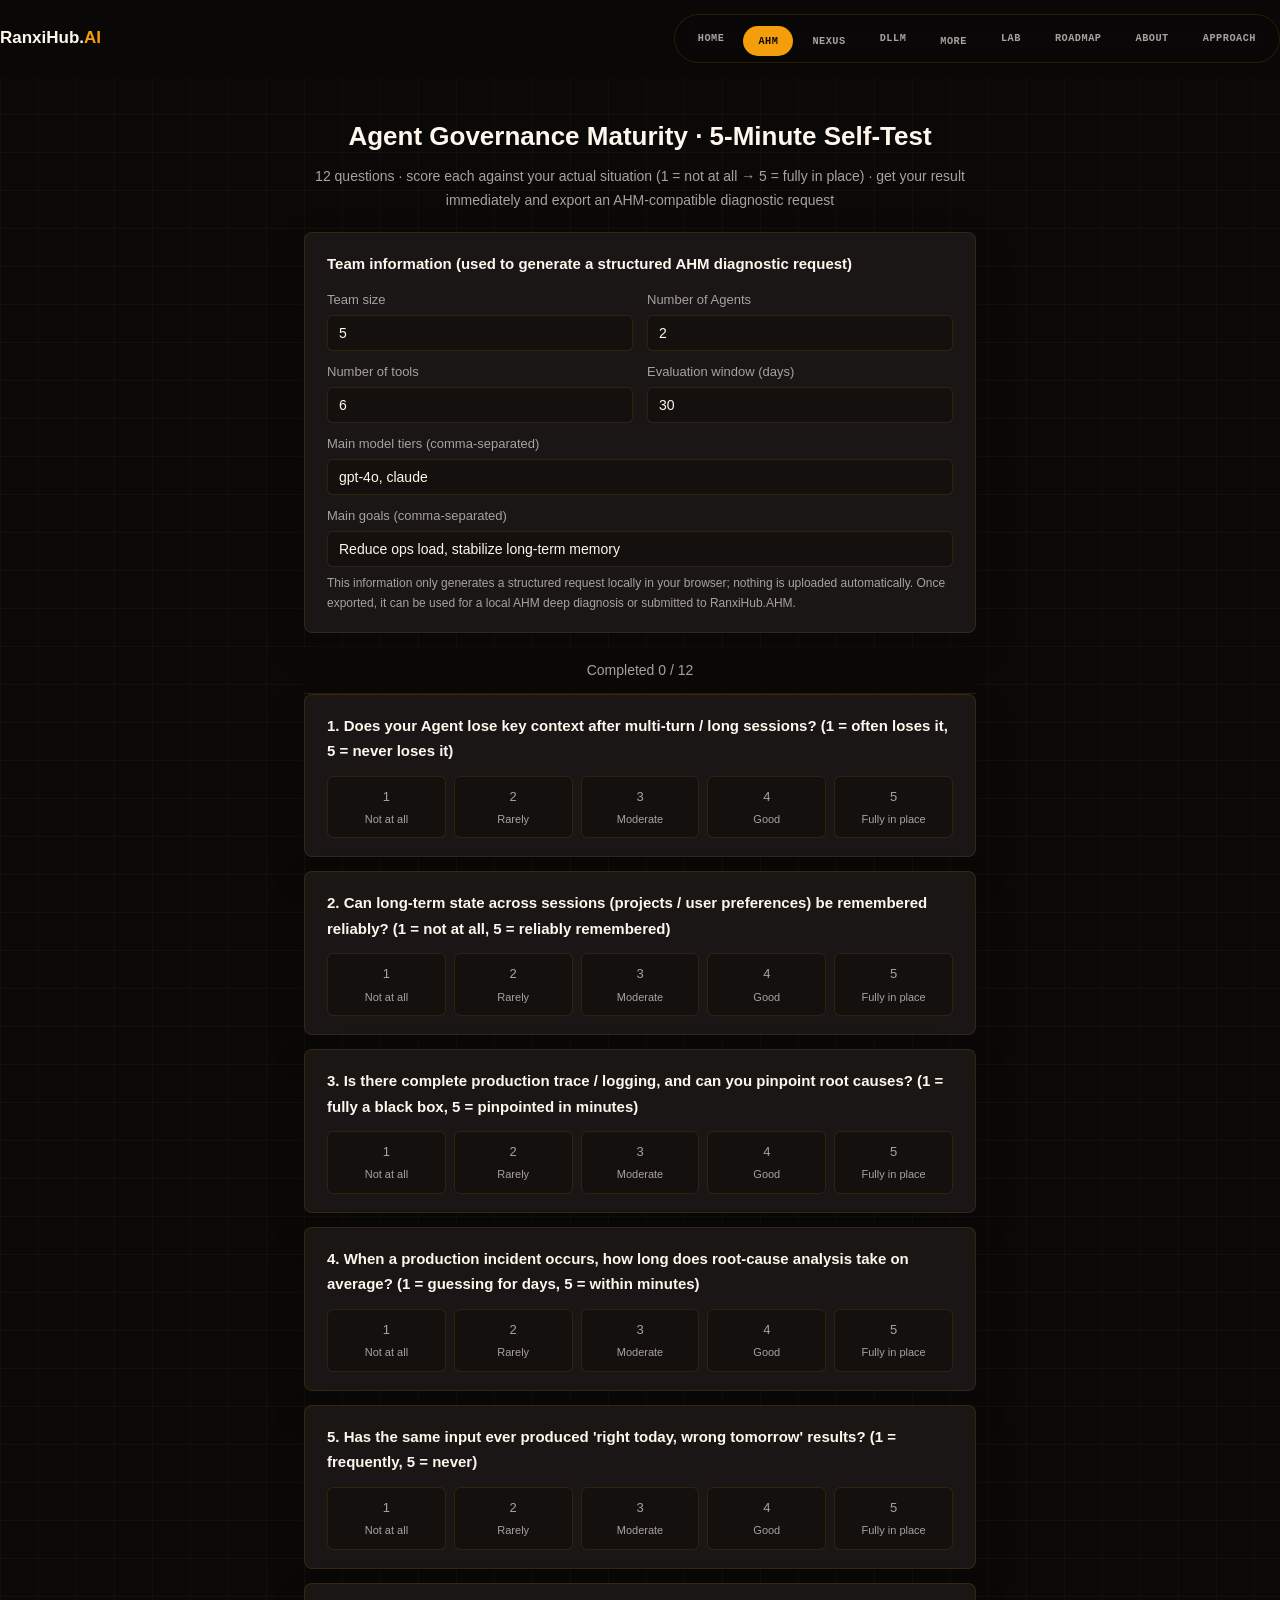
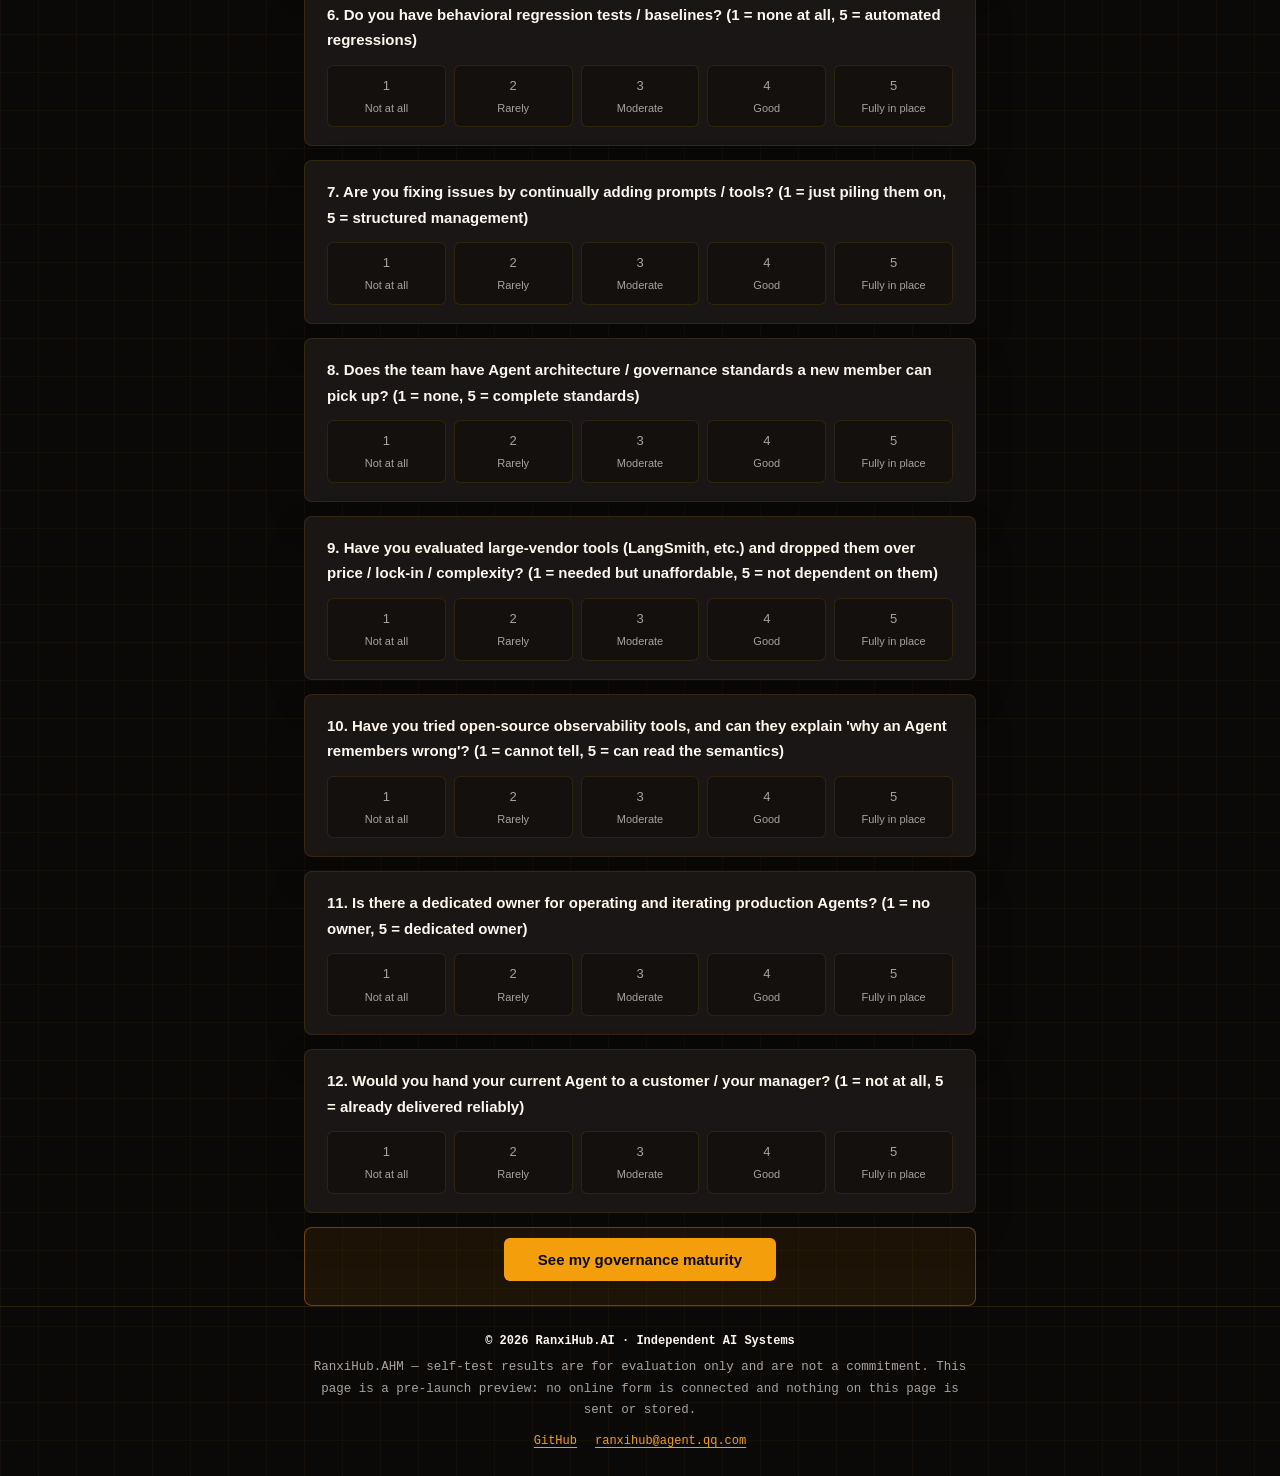
==== ahm/self-test.html @ e5820ffa "Initial English site for GitHub Pages" ====
<!DOCTYPE html>
<html lang="en">
<head>
<meta charset="UTF-8">
<meta name="viewport" content="width=device-width, initial-scale=1.0">
<meta name="description" content="RanxiHub.AHM Free Self-Test — a 12-question self-reported screening that exports an AHM request schema.">
<link rel="icon" type="image/svg+xml" href="../favicon.svg">
<title>RanxiHub.AI · AHM Free Self-Test</title>
<link rel="stylesheet" href="../assets/ranxihub.css">
<link rel="stylesheet" href="../assets/motion.css">
<style>
  *{box-sizing:border-box;margin:0;padding:0;}
  body{font-family:-apple-system,BlinkMacSystemFont,"Segoe UI","PingFang SC","Microsoft YaHei",sans-serif;line-height:1.7;}
  .wrap{max-width:720px;margin:0 auto;padding:0 24px;}
  header{border-bottom:1px solid var(--line);}
  .nav{display:flex;justify-content:space-between;align-items:center;padding:14px 0;}
  
  
  .nav a:hover{color:var(--brand);}
  .head{padding:36px 0 20px;text-align:center;}
  .head h1{font-size:26px;font-weight:800;}
  .head p{color:var(--mut);font-size:14px;margin-top:6px;}
  .q{background:var(--card);border:1px solid var(--line);border-radius:12px;padding:18px 22px;margin-bottom:14px;}
  .q .t{font-weight:600;font-size:15px;margin-bottom:12px;}
  .opts{display:flex;gap:8px;flex-wrap:wrap;}
  .opt{flex:1;min-width:88px;text-align:center;padding:9px 4px;border:1.5px solid var(--line);border-radius:8px;font-size:13px;cursor:pointer;user-select:none;transition:.12s;background:#fff7ed7ed;}
  .opt:hover{border-color:var(--brand);}
  .opt.sel{background:rgba(245,158,11,.14);border-color:var(--brand);font-weight:600;color:var(--brand-d);}
  .lbl{font-size:11px;color:var(--mut);display:block;margin-top:2px;}
  .bar{position:sticky;top:0;background:#fff7ed7ed;border-bottom:1px solid var(--line);padding:10px 0;z-index:5;text-align:center;font-size:14px;color:var(--mut);}
  .btn{display:inline-block;padding:13px 34px;border-radius:8px;font-size:15px;font-weight:600;text-decoration:none;border:none;cursor:pointer;transition:.15s;background:var(--brand);color:#fff;}
  .btn:hover{background:var(--brand-d);}
  .btn:disabled{background:#57534e;cursor:not-allowed;}
  .btn.ghost{background:#fff7ed7ed;color:var(--brand);border:1.5px solid var(--brand);}
  .btn.ghost:hover{background:rgba(245,158,11,.08);}
  .act{text-align:center;padding:10px 0 24px;}
  #result{display:none;margin:20px 0 40px;}
  .res-box{border-radius:12px;padding:26px;border:2px solid;background:#fff7ed7ed;}
  .res-box .lv{font-size:22px;font-weight:800;margin-bottom:6px;}
  .res-box .sc{font-size:15px;color:var(--mut);margin-bottom:16px;}
  .res-box ul{margin:10px 0 16px 20px;font-size:14px;color:var(--mut);}
  .res-cta{background:rgba(245,158,11,.08);border:1px solid rgba(245,158,11,.28);border-radius:10px;padding:16px 18px;margin-top:14px;font-size:14px;}
  .res-cta input{width:100%;padding:10px 12px;border:1px solid var(--line);border-radius:8px;margin:8px 0;font-size:14px;}
  .res-cta .btn{width:100%;text-align:center;padding:12px;}
  .danger{border-color:var(--danger);} .danger .lv{color:var(--danger);}
  .mid{border-color:var(--warn);} .mid .lv{color:var(--warn);}
  .good{border-color:var(--ok);} .good .lv{color:var(--ok);}
  .team{background:var(--card);border:1px solid var(--line);border-radius:12px;padding:18px 22px;margin-bottom:16px;}
  .team h3{font-size:15px;margin-bottom:12px;}
  .team .grid{display:grid;grid-template-columns:1fr 1fr;gap:10px 14px;}
  .team label{font-size:13px;color:var(--mut);display:block;margin-bottom:4px;}
  .team input{width:100%;padding:9px 11px;border:1px solid var(--line);border-radius:8px;font-size:14px;}
  .team .full{grid-column:1 / -1;}
  .export{background:rgba(132,204,22,.08);border:1px solid rgba(132,204,22,.35);border-radius:10px;padding:14px 16px;margin-top:14px;font-size:14px;display:none;}
  .export pre{background:#14100d;color:#ffe8cc;padding:12px;border-radius:8px;overflow:auto;font-size:12px;margin-top:10px;max-height:260px;}
  .hint{font-size:12px;color:var(--mut);margin-top:6px;}
  footer{border-top:1px solid var(--line);padding:24px 0;color:var(--mut);font-size:13px;text-align:center;}
</style>
</head>
<body>
<header>
  <div class="wrap nav">
    <a class="logo" href="../index.html">RanxiHub.<span>AI</span></a>
    <nav aria-label="Main navigation"><a href="../index.html">Home</a><div class="has-menu"><a href="index.html" class="cur">AHM</a><div class="sub-menu"><a href="index.html">AHM Overview</a><a href="self-test.html" class="cur">Free Self-Test</a><a href="connect.html">Integration</a><a href="deep-diagnosis.html">Deep Diagnosis</a><a href="brief-report.html">Brief Report</a><a href="report.html">Detailed Report</a></div></div><div class="has-menu"><a href="../nexus/index.html">NEXUS</a><div class="sub-menu"><a href="../nexus/index.html">Nexus Overview</a></div></div><a href="../dllm/index.html">DLLM</a><div class="has-menu"><a href="../others/index.html">More</a><div class="sub-menu"><a href="../others/index.html#frametale">FrameTale</a><a href="../others/index.html#digitallife">Digital Life</a><a href="../others/index.html#dshplus">DSH-PLUS</a></div></div><a href="../lab/index.html">Lab</a><a href="../index.html#roadmap">Roadmap</a><a href="../about.html">About</a><a href="../index.html#principles">Approach</a></nav>
  </div>
</header>

<div class="wrap">
  <div class="head">
    <h1>Agent Governance Maturity · 5-Minute Self-Test</h1>
    <p>12 questions · score each against your actual situation (1 = not at all → 5 = fully in place) · get your result immediately and export an AHM-compatible diagnostic request</p>
  </div>

  <div class="team">
    <h3>Team information (used to generate a structured AHM diagnostic request)</h3>
    <div class="grid">
      <div><label>Team size</label><input type="number" id="teamSize" min="1" value="5"></div>
      <div><label>Number of Agents</label><input type="number" id="agentCount" min="0" value="2"></div>
      <div><label>Number of tools</label><input type="number" id="toolCount" min="0" value="6"></div>
      <div><label>Evaluation window (days)</label><input type="number" id="evalDays" min="1" value="30"></div>
      <div class="full"><label>Main model tiers (comma-separated)</label><input type="text" id="modelTiers" value="gpt-4o, claude"></div>
      <div class="full"><label>Main goals (comma-separated)</label><input type="text" id="goals" value="Reduce ops load, stabilize long-term memory"></div>
    </div>
    <div class="hint">This information only generates a structured request locally in your browser; nothing is uploaded automatically. Once exported, it can be used for a local AHM deep diagnosis or submitted to RanxiHub.AHM.</div>
  </div>

  <div class="bar" id="bar">Completed 0 / 12</div>

  <div id="quiz"></div>
  <div class="act"><button class="btn" id="submit" disabled>See my governance maturity</button></div>

  <div id="result">
    <p class="hint" style="margin:0 0 14px;background:#fff7ed8e1;border:1px solid rgba(251,191,36,.35);padding:10px 12px;border-radius:8px;">⚠️ This result is a self-reported triage, based only on your 12 answers; <b>it does not constitute a real AHM probe diagnosis</b>. Evidence-grade conclusions require running a local AHM deep diagnosis (limited_probe / deep_local).</p>
    <div class="res-box" id="resBox">
      <div class="lv" id="resLv"></div>
      <div class="sc" id="resSc"></div>
      <div id="resAdvice"></div>
      <div class="res-cta" id="resCta">
        <b id="ctaTitle">Get the full Agent Governance Checklist + book a 15-minute result review</b>
        <p style="margin-top:6px;">No online form is connected, and contact details are not sent automatically. Copy the <code>request_id</code> below and email ranxihub@agent.qq.com to reach RanxiHub.AHM; you will receive the full checklist and can book one free result review.</p>
        <p style="font-size:12px;color:var(--mut);margin-top:8px;">You can also <a href="deep-diagnosis.html" style="color:var(--brand);">book a deep diagnosis (pricing not yet set; to be updated)</a>.</p>
      </div>
      <div class="export" id="exportBox">
        <b>AHM-compatible diagnostic request generated (request schema 1.0.0 · input contract)</b>
        <p class="hint">Downloadable as JSON for a local AHM deep diagnosis, and usable as a self_reported sample for a later evaluation. This is the <b>input</b> contract sent to AHM, distinct from the Report JSON that AHM outputs (report_schema_version); the request contains no logs, prompts, keys, or other sensitive content.</p>
        <button class="btn ghost" onclick="downloadRequest()">Download diagnostic request JSON</button>
        <pre id="exportPre"></pre>
      </div>
    </div>
    <div class="next-steps" style="background:var(--card);border:1px solid var(--line);border-radius:12px;padding:16px 20px;margin-top:16px;font-size:14px;">
      <b>Next steps:</b>
      <a href="connect.html" style="color:var(--brand);font-weight:600;">Choose an Agent integration method (local Connector)</a> ·
      <a href="brief-report.html" style="color:var(--brand);">Brief report template (DEMO)</a> ·
      <a href="report.html" style="color:var(--brand);">Detailed report template (DEMO)</a> ·
      <a href="deep-diagnosis.html" style="color:var(--brand);">Book a deep diagnosis</a>
    </div>
  </div>
</div>

<footer>
  <div class="wrap">
    <div style="font-weight:700;color:var(--ink);">© 2026 RanxiHub.AI · Independent AI Systems</div>
    <div style="font-size:12.5px;color:var(--mut);margin-top:6px;">RanxiHub.AHM — self-test results are for evaluation only and are not a commitment. This page is a pre-launch preview: no online form is connected and nothing on this page is sent or stored.</div>
    <div class="footer-legal" style="margin-top:10px;">
      <a href="https://github.com/kialajin-l" target="_blank" rel="noopener">GitHub</a>
      <a href="mailto:ranxihub@agent.qq.com">ranxihub@agent.qq.com</a>
    </div>
  </div>
</footer>

<script>
var QUESTIONS = [
  "Does your Agent lose key context after multi-turn / long sessions? (1 = often loses it, 5 = never loses it)",
  "Can long-term state across sessions (projects / user preferences) be remembered reliably? (1 = not at all, 5 = reliably remembered)",
  "Is there complete production trace / logging, and can you pinpoint root causes? (1 = fully a black box, 5 = pinpointed in minutes)",
  "When a production incident occurs, how long does root-cause analysis take on average? (1 = guessing for days, 5 = within minutes)",
  "Has the same input ever produced 'right today, wrong tomorrow' results? (1 = frequently, 5 = never)",
  "Do you have behavioral regression tests / baselines? (1 = none at all, 5 = automated regressions)",
  "Are you fixing issues by continually adding prompts / tools? (1 = just piling them on, 5 = structured management)",
  "Does the team have Agent architecture / governance standards a new member can pick up? (1 = none, 5 = complete standards)",
  "Have you evaluated large-vendor tools (LangSmith, etc.) and dropped them over price / lock-in / complexity? (1 = needed but unaffordable, 5 = not dependent on them)",
  "Have you tried open-source observability tools, and can they explain 'why an Agent remembers wrong'? (1 = cannot tell, 5 = can read the semantics)",
  "Is there a dedicated owner for operating and iterating production Agents? (1 = no owner, 5 = dedicated owner)",
  "Would you hand your current Agent to a customer / your manager? (1 = not at all, 5 = already delivered reliably)"
];
// 12 questions → counts across four AHM failure categories (an answer ≤2 counts as one failure)
var RUBRIC = {
  verification:   [0,2,3,4,5],   // Q1,Q3,Q4,Q5,Q6 observability / verification
  recovery:       [1,7,10,11],   // Q2,Q8,Q11,Q12 recovery / governance / delivery
  tool_selection: [6,8,9],       // Q7,Q9,Q10 tool / selection maturity
  safety:         []             // Not covered by the quick scan; assessed in deep diagnosis
};
var answers = new Array(QUESTIONS.length).fill(0);
var lastRequest = null;

function build(){
  var q = document.getElementById("quiz");
  var html = "";
  for (var i = 0; i < QUESTIONS.length; i++) {
    html += '<div class="q"><div class="t">' + (i + 1) + '. ' + QUESTIONS[i] + '</div><div class="opts">';
    for (var s = 1; s <= 5; s++) {
      html += '<div class="opt" data-i="' + i + '" data-s="' + s + '" onclick="pick(this)">' + s + '<span class="lbl">' + scaleLabel(s) + '</span></div>';
    }
    html += '</div></div>';
  }
  q.innerHTML = html;
}
function scaleLabel(s){
  if (s === 1) return "Not at all";
  if (s === 2) return "Rarely";
  if (s === 3) return "Moderate";
  if (s === 4) return "Good";
  return "Fully in place";
}
function pick(el){
  var i = parseInt(el.getAttribute("data-i"));
  var s = parseInt(el.getAttribute("data-s"));
  answers[i] = s;
  var opts = document.querySelectorAll('.opt[data-i="' + i + '"]');
  for (var k = 0; k < opts.length; k++) opts[k].classList.remove("sel");
  el.classList.add("sel");
  var done = answers.filter(function(v){ return v > 0; }).length;
  document.getElementById("bar").textContent = "Completed " + done + " / 12";
  document.getElementById("submit").disabled = (done < 12);
}
function computeFailures(){
  var f = {verification:0, tool_selection:0, recovery:0, safety:0};
  for (var key in RUBRIC){
    RUBRIC[key].forEach(function(qi){
      if (answers[qi] > 0 && answers[qi] <= 2) f[key]++;
    });
  }
  return f;
}
function buildRequest(){
  var now = new Date().toISOString().replace(/\.\d{3}Z$/, "Z");
  var reqId = "st_" + Date.now().toString(36);
  var tiers = document.getElementById("modelTiers").value.split(",").map(function(s){return s.trim();}).filter(Boolean);
  var goals = document.getElementById("goals").value.split(",").map(function(s){return s.trim();}).filter(Boolean);
  var teamSize = parseInt(document.getElementById("teamSize").value) || 1;
  var agentCount = parseInt(document.getElementById("agentCount").value) || 0;
  var toolCount = parseInt(document.getElementById("toolCount").value) || 0;
  var evalDays = parseInt(document.getElementById("evalDays").value) || 30;
  if (agentCount > teamSize) agentCount = teamSize;
  return {
    schema_version: "1.0.0",
    request_id: reqId,
    submitted_at: now,
    team: {
      team_size: teamSize,
      agent_count: agentCount,
      model_tiers: tiers.length ? tiers : ["unspecified"],
      tool_count: toolCount
    },
    observations: {
      failure_counts: computeFailures(),
      evaluation_window_days: evalDays
    },
    goals: goals.length ? goals : ["unspecified"]
  };
}
function submit(){
  if (answers.indexOf(0) >= 0) return;
  var total = 0;
  for (var i = 0; i < answers.length; i++) total += answers[i];
  showResult(total);
}
function showResult(total){
  var box = document.getElementById("resBox");
  var lv = document.getElementById("resLv");
  var sc = document.getElementById("resSc");
  var adv = document.getElementById("resAdvice");
  var cta = document.getElementById("resCta");
  box.className = "res-box";
  if (total <= 24) {
    box.classList.add("danger");
    lv.textContent = "Needs attention (" + total + " pts) — self-reported results indicate clear governance gaps";
    sc.textContent = "Production failures can happen at any time, and when they do, root causes are hard to pinpoint or explain.";
    adv.innerHTML = "<ul><li>Recommendation: run a full diagnosis first to stop the bleeding (observability + context recovery);</li><li>Don't rush to add more prompts—technical debt only snowballs.</li></ul>";
    cta.style.display = "";
    document.getElementById("ctaTitle").textContent = "Get the full Agent Governance Checklist + book a 15-minute result review";
  } else if (total <= 42) {
    box.classList.add("mid");
    lv.textContent = "Needs improvement (" + total + " pts) — self-reported results show it runs but relies on individual experience";
    sc.textContent = "The chance of failures is rising, and capabilities are not being captured as team assets.";
    adv.innerHTML = "<ul><li>Recommendation: set up the four memory-governance questions (when to record / what to record / how to retrieve / how to expire);</li><li>Add a behavioral baseline to turn 'drift' into a measurable number.</li></ul>";
    cta.style.display = "";
    document.getElementById("ctaTitle").textContent = "Get the full Agent Governance Checklist + book a 15-minute result review";
  } else {
    box.classList.add("good");
    lv.textContent = "Solid foundation (self-reported) (" + total + " pts) — self-reported results show a fairly complete governance base";
    sc.textContent = "Your Agents have a basic engineering foundation; you can consider moving toward automation and scale.";
    adv.innerHTML = "<ul><li>Recommendation: turn the governance method into team standards that a new member can take over;</li><li>Consider an architecture review / guided controlled integration to move toward production grade.</li></ul>";
    document.getElementById("ctaTitle").textContent = "Save the From Toy to Production-Ready methodology checklist";
    document.getElementById("resCta").innerHTML = '<b>Save the From Toy to Production-Ready methodology checklist</b><p style="margin-top:6px;">Follow upcoming posts — one deep dive each week.</p><a class="btn" href="index.html">Back to diagnostics</a>';
  }
  // Generate and display an AHM-compatible request
  lastRequest = buildRequest();
  document.getElementById("exportPre").textContent = JSON.stringify(lastRequest, null, 2);
  document.getElementById("exportBox").style.display = "block";
  document.getElementById("result").style.display = "block";
  document.getElementById("result").scrollIntoView({behavior:"smooth"});
}
function downloadRequest(){
  if (!lastRequest) return;
  var blob = new Blob([JSON.stringify(lastRequest, null, 2)], {type:"application/json"});
  var a = document.createElement("a");
  a.href = URL.createObjectURL(blob);
  a.download = lastRequest.request_id + ".json";
  a.click();
  URL.revokeObjectURL(a.href);
}
document.getElementById("submit").addEventListener("click", submit);
build();
</script>
<script src="../assets/motion.js" defer></script>
</body>
</html>
---- assets/ranxihub.css ----
/* ============================================================
   RanxiHub.AI · ranxihub.css
   Warm-nebula dark palette (Style B) for content/tool pages
   (ahm/* and nexus). Recolors the portal design system to amber.
   ============================================================ */

:root {
  --ink: #fff7ed;
  --mut: #a8a29e;
  --brand: #f59e0b;
  --brand-d: #d97706;
  --line: rgba(245, 158, 11, .13);
  --line-strong: rgba(245, 158, 11, .30);
  --bg: #0a0908;
  --card: #1c1917;
  --ok: #84cc16;
  --warn: #f97316;
  --danger: #f87171;
  --info: #c084fc;
  --soft: #1c1917;
  --sev-high: #f87171;
  --sev-med: #f97316;
  --sev-low: #84cc16;
  --ev-sr: #c084fc;
  --ev-lp: #f59e0b;
  --ev-dl: #84cc16;
  --ev-nt: #a8a29e;
  --ev-bg: rgba(28, 25, 23, .6);
  color-scheme: dark;
  font-family: "Inter", "Segoe UI", "Microsoft YaHei UI", "Microsoft YaHei", "PingFang SC", sans-serif;
}

html { background: var(--bg); }

body:not(.portal-page) {
  --ink: #fff7ed;
  --mut: #a8a29e;
  --brand: #f59e0b;
  --brand-d: #d97706;
  --line: rgba(245, 158, 11, .13);
  --line-strong: rgba(245, 158, 11, .30);
  --bg: #0a0908;
  --card: #1c1917;
  --ok: #84cc16;
  --warn: #f97316;
  --danger: #f87171;
  --info: #c084fc;
  --soft: #1c1917;
  --sev-high: #f87171;
  --sev-med: #f97316;
  --sev-low: #84cc16;
  --ev-sr: #c084fc;
  --ev-lp: #f59e0b;
  --ev-dl: #84cc16;
  --ev-nt: #a8a29e;
  --ev-bg: rgba(28, 25, 23, .6);
  --ranxihub-header-offset: 68px;
  min-width: 0;
  background-color: var(--bg) !important;
  background-image:
    linear-gradient(rgba(245, 158, 11, 0.035) 1px, transparent 1px),
    linear-gradient(90deg, rgba(245, 158, 11, 0.035) 1px, transparent 1px);
  background-size: 38px 38px;
  color: var(--ink) !important;
}

body:not(.portal-page)::before {
  content: "";
  position: fixed;
  inset: 0;
  z-index: -1;
  pointer-events: none;
  background: linear-gradient(180deg, rgba(10, 9, 8, 0.2), rgba(10, 9, 8, 0.9));
}

body:not(.portal-page) a { text-underline-offset: 3px; }

body:not(.portal-page) a:focus-visible,
.portal-page a:focus-visible { outline: 2px solid var(--brand); outline-offset: 4px; }

body:not(.portal-page) header {
  position: sticky;
  top: 0;
  z-index: 30;
  border-bottom-color: rgba(245, 158, 11, .16) !important;
  background: rgba(10, 9, 8, .9) !important;
  backdrop-filter: blur(18px);
}

body:not(.portal-page) .nav {
  min-height: 68px;
  gap: 8px;
  flex-wrap: wrap;
}

body:not(.portal-page) .logo {
  display: inline-flex;
  align-items: center;
  min-height: 44px;
  color: var(--ink) !important;
  font-size: 16px;
  font-weight: 750;
  letter-spacing: 0;
  text-decoration: none;
  white-space: nowrap;
}

body:not(.portal-page) .logo span { color: var(--brand); }

body:not(.portal-page) .nav > nav,
body:not(.portal-page) .nav > div:last-child {
  display: flex;
  align-items: center;
  justify-content: flex-end;
  gap: 8px;
  flex-wrap: wrap;
}

/* warm pill nav */
body:not(.portal-page) .nav a {
  position: relative;
  margin-left: 0 !important;
  padding: 9px 17px !important;
  border: 1px solid rgba(245, 158, 11, .13) !important;
  border-radius: 999px !important;
  background: rgba(10, 9, 8, .45) !important;
  color: var(--mut) !important;
  font-family: "Cascadia Mono", Consolas, monospace;
  font-size: 12px !important;
  font-weight: 600;
  letter-spacing: .04em;
  text-transform: uppercase;
  text-decoration: none;
  white-space: nowrap;
  transition: .2s;
}
body:not(.portal-page) .nav a::after { display: none; }
body:not(.portal-page) .nav a:hover,
body:not(.portal-page) .nav a.cur {
  color: var(--ink) !important;
  border-color: rgba(245, 158, 11, .45) !important;
  background: rgba(245, 158, 11, .1) !important;
}

body:not(.portal-page) .hero .tag,
body:not(.portal-page) .pill,
body:not(.portal-page) .p-tag {
  border: 1px solid rgba(245, 158, 11, .22);
  border-radius: 999px;
  background: rgba(245, 158, 11, .1);
  color: var(--brand);
}

body:not(.portal-page) .hero h1,
body:not(.portal-page) .head h1,
body:not(.portal-page) .sec-title,
body:not(.portal-page) h2,
body:not(.portal-page) .card h3,
body:not(.portal-page) .m h3,
body:not(.portal-page) .paper h3 {
  color: var(--ink);
  letter-spacing: 0;
}

body:not(.portal-page) .hero h1 em,
body:not(.portal-page) .hero h1 strong,
body:not(.portal-page) .sec-title em { color: var(--brand); }

body:not(.portal-page) .card,
body:not(.portal-page) .m,
body:not(.portal-page) .q,
body:not(.portal-page) .team,
body:not(.portal-page) .bench,
body:not(.portal-page) .use-card,
body:not(.portal-page) .paper,
body:not(.portal-page) .price-card,
body:not(.portal-page) .step,
body:not(.portal-page) .faq,
body:not(.portal-page) .cta,
body:not(.portal-page) .cmp,
body:not(.portal-page) .res-box,
body:not(.portal-page) .next-steps {
  border-color: var(--line) !important;
  border-radius: 8px !important;
  background: rgba(28, 25, 23, .88) !important;
  box-shadow: 0 18px 42px rgba(0, 0, 0, .14);
}

body:not(.portal-page) .card,
body:not(.portal-page) .m,
body:not(.portal-page) .q,
body:not(.portal-page) .team,
body:not(.portal-page) .bench,
body:not(.portal-page) .use-card,
body:not(.portal-page) .paper,
body:not(.portal-page) .step {
  transition: transform 160ms ease, border-color 160ms ease, background 160ms ease;
}

@media (hover: hover) {
  body:not(.portal-page) .card:hover,
  body:not(.portal-page) .m:hover,
  body:not(.portal-page) .bench:hover,
  body:not(.portal-page) .use-card:hover,
  body:not(.portal-page) .paper:hover,
  body:not(.portal-page) .step:hover {
    transform: translateY(-3px);
    border-color: rgba(245, 158, 11, .48) !important;
    background: rgba(41, 37, 36, .96) !important;
  }
}

body:not(.portal-page) .promise,
body:not(.portal-page) .safe,
body:not(.portal-page) .roadmap,
body:not(.portal-page) .res-cta,
body:not(.portal-page) .note,
body:not(.portal-page) .planned,
body:not(.portal-page) .field,
body:not(.portal-page) .demo,
body:not(.portal-page) .bound,
body:not(.portal-page) .export {
  border-color: rgba(245, 158, 11, .22) !important;
  border-radius: 8px !important;
  background: rgba(28, 25, 23, .82) !important;
  color: var(--mut) !important;
}

body:not(.portal-page) .promise b,
body:not(.portal-page) .safe b,
body:not(.portal-page) .roadmap b,
body:not(.portal-page) .note b,
body:not(.portal-page) .bound b,
body:not(.portal-page) .field b { color: var(--ink); }

body:not(.portal-page) .btn {
  border-radius: 6px !important;
  box-shadow: none;
}

body:not(.portal-page) .btn-p,
body:not(.portal-page) .btn:not(.ghost) {
  background: var(--brand) !important;
  color: #0a0908 !important;
}

body:not(.portal-page) .btn-p:hover,
body:not(.portal-page) .btn:not(.ghost):hover { background: var(--brand-d) !important; }

body:not(.portal-page) .btn-o,
body:not(.portal-page) .btn.ghost {
  border-color: rgba(245, 158, 11, .55) !important;
  background: transparent !important;
  color: var(--brand) !important;
}

body:not(.portal-page) .btn-o:hover,
body:not(.portal-page) .btn.ghost:hover { background: rgba(245, 158, 11, .1) !important; }

body:not(.portal-page) input,
body:not(.portal-page) textarea,
body:not(.portal-page) select {
  border-color: var(--line) !important;
  border-radius: 6px !important;
  background: #14100d !important;
  color: var(--ink) !important;
}

body:not(.portal-page) .opt {
  border-color: var(--line) !important;
  border-radius: 6px !important;
  background: #14100d !important;
  color: var(--mut);
}

body:not(.portal-page) .opt:hover,
body:not(.portal-page) .opt.sel {
  border-color: var(--brand) !important;
  background: rgba(245, 158, 11, .12) !important;
  color: var(--brand) !important;
}

body:not(.portal-page) .track,
body:not(.portal-page) th,
body:not(.portal-page) .bar {
  border-color: var(--line) !important;
  background: #14100d !important;
  color: var(--mut) !important;
}

/* dropdown navigation: projects with tertiary pages under a horizontal line */
body:not(.portal-page) .has-menu {
  position: relative;
}
body:not(.portal-page) .has-menu > a::after {
  content: " ▾";
  font-size: 10px;
  opacity: .7;
  margin-left: 2px;
}
body:not(.portal-page) .sub-menu {
  position: absolute;
  top: calc(100% + 10px);
  left: 50%;
  transform: translateX(-50%);
  display: none;
  flex-direction: column;
  gap: 4px;
  min-width: 170px;
  padding: 10px 8px;
  border-top: 1px solid var(--line-strong);
  border-radius: 10px;
  background: rgba(16, 13, 11, .96);
  backdrop-filter: blur(14px);
  box-shadow: 0 20px 40px rgba(0, 0, 0, .35);
  z-index: 50;
}
body:not(.portal-page) .has-menu:hover .sub-menu,
body:not(.portal-page) .has-menu:focus-within .sub-menu {
  display: flex;
}
body:not(.portal-page) .sub-menu a {
  justify-content: flex-start !important;
  border-color: transparent !important;
  background: transparent !important;
  text-transform: none !important;
  font-family: var(--sans) !important;
  font-size: 13px !important;
  letter-spacing: 0 !important;
  padding: 8px 12px !important;
}
body:not(.portal-page) .sub-menu a:hover,
body:not(.portal-page) .sub-menu a.cur {
  background: rgba(245, 158, 11, .12) !important;
}

/* report / content components missing from the shared system */
body:not(.portal-page) .f,
body:not(.portal-page) .concl,
body:not(.portal-page) .chip,
body:not(.portal-page) .dim,
body:not(.portal-page) .box,
body:not(.portal-page) .res-box {
  border-color: var(--line) !important;
  border-radius: 10px !important;
  background: rgba(28, 25, 23, .88) !important;
  color: var(--ink) !important;
  box-shadow: 0 18px 42px rgba(0, 0, 0, .14);
}

body:not(.portal-page) .act {
  background: rgba(245, 158, 11, .08) !important;
  border: 1px solid rgba(245, 158, 11, .35) !important;
  border-radius: 8px !important;
  color: #fff7ed !important;
}
body:not(.portal-page) .act b { color: var(--brand) !important; }

body:not(.portal-page) .bc {
  background: rgba(132, 204, 22, .08) !important;
  border: 1px solid rgba(132, 204, 22, .35) !important;
  border-radius: 8px !important;
  color: #fff7ed !important;
}
body:not(.portal-page) .bc b { color: var(--ok) !important; }

body:not(.portal-page) .kind {
  display: inline-block;
  background: rgba(245, 158, 11, .12) !important;
  color: var(--brand) !important;
  border-radius: 12px;
  font-size: 12px;
  padding: 3px 10px;
  margin-bottom: 10px;
}

body:not(.portal-page) .sev {
  display: inline-block;
  font-size: 12px;
  font-weight: 700;
  padding: 2px 10px;
  border-radius: 10px;
  color: #0a0908 !important;
}
body:not(.portal-page) .sev.high { background: var(--danger) !important; }
body:not(.portal-page) .sev.medium { background: var(--warn) !important; }
body:not(.portal-page) .sev.low { background: var(--ok) !important; }

body:not(.portal-page) .tag {
  display: inline-block;
  font-size: 11px;
  font-weight: 700;
  padding: 2px 8px;
  border-radius: 8px;
  color: #0a0908 !important;
}
body:not(.portal-page) .tag.self_reported { background: var(--info) !important; }
body:not(.portal-page) .tag.limited_probe { background: var(--brand) !important; }
body:not(.portal-page) .tag.deep_local { background: var(--ok) !important; }
body:not(.portal-page) .tag.not_tested { background: var(--mut) !important; }

body:not(.portal-page) .pill {
  display: inline-block;
  font-size: 11px;
  font-weight: 700;
  padding: 2px 9px;
  border-radius: 10px;
  color: #0a0908 !important;
}
body:not(.portal-page) .pill:not(.hist):not(.demo) { background: var(--info) !important; }
body:not(.portal-page) .pill.hist { background: var(--warn) !important; }
body:not(.portal-page) .pill.demo { background: #78716c !important; }

body:not(.portal-page) .flow .ph {
  display: inline-block;
  background: rgba(245, 158, 11, .12) !important;
  color: var(--brand) !important;
  border-radius: 8px;
  padding: 6px 12px;
  font-weight: 600;
}

body:not(.portal-page) .demo {
  background: rgba(251, 191, 36, .08) !important;
  border-bottom: 1px solid rgba(251, 191, 36, .2) !important;
  color: #fbbf24 !important;
}
body:not(.portal-page) .demo b { color: #fbbf24 !important; }

body:not(.portal-page) .note,
body:not(.portal-page) .planned,
body:not(.portal-page) .safe,
body:not(.portal-page) .promise,
body:not(.portal-page) .res-cta,
body:not(.portal-page) .export,
body:not(.portal-page) .field {
  background: rgba(28, 25, 23, .82) !important;
  border-color: rgba(245, 158, 11, .22) !important;
  color: var(--mut) !important;
}

body:not(.portal-page) .note b,
body:not(.portal-page) .planned b,
body:not(.portal-page) .safe b,
body:not(.portal-page) .promise b,
body:not(.portal-page) .res-cta b,
body:not(.portal-page) .field b { color: var(--ink); }

body:not(.portal-page) .export pre {
  background: #14100d !important;
  color: #ffe8cc !important;
}

body:not(.portal-page) .bar {
  background: rgba(10, 9, 8, .9) !important;
  border-bottom-color: var(--line) !important;
  color: var(--mut) !important;
}

body:not(.portal-page) #bar {
  top: var(--ranxihub-header-offset) !important;
  z-index: 20 !important;
}

body:not(.portal-page) .fill.nx {
  background: var(--brand) !important;
  color: #0a0908;
}

body:not(.portal-page) .fill.fc { background: #e7b969 !important; color: #151005; }
body:not(.portal-page) .fill.nm { background: #73827d !important; }

body:not(.portal-page) th,
body:not(.portal-page) td,
body:not(.portal-page) .faq details { border-bottom-color: var(--line) !important; }

body:not(.portal-page) .cmp { overflow-x: auto; }
body:not(.portal-page) .cmp table { min-width: 690px; }

body:not(.portal-page) code,
body:not(.portal-page) pre {
  background: #14100d !important;
  color: #ffe8cc !important;
}

body:not(.portal-page) footer {
  border-top-color: var(--line) !important;
  color: var(--mut) !important;
  font-family: "Cascadia Mono", Consolas, monospace;
  font-size: 12px;
}
body:not(.portal-page) footer a { color: var(--brand); }
body:not(.portal-page) .footer-legal {
  display: flex;
  justify-content: center;
  align-items: center;
  flex-wrap: wrap;
  gap: 6px 18px;
  margin-top: 10px;
}
body:not(.portal-page) .footer-legal span { color: var(--mut); }

/* ============================================================
   HERO UNIFICATION (2026-10-24) — ahm/* + nexus heroes adopt
   the portal project-hero language: left-aligned, mono kicker
   with dot, large h1, muted lead. Wins over inline page styles
   by specificity (body:not(.portal-page) .hero ...).
   ============================================================ */
body:not(.portal-page) .hero {
  padding: 96px 0 44px;
  text-align: left;
}
body:not(.portal-page) .hero .crumb {
  font-family: "Cascadia Mono", Consolas, monospace;
  text-transform: uppercase;
  letter-spacing: .06em;
  font-size: 12px;
  margin-bottom: 16px;
}
body:not(.portal-page) .hero .tag {
  display: inline-flex;
  align-items: center;
  gap: 9px;
  background: transparent;
  border: none;
  border-radius: 0;
  padding: 0;
  color: var(--brand);
  font-family: "Cascadia Mono", Consolas, monospace;
  font-size: 12px;
  font-weight: 650;
  text-transform: uppercase;
  letter-spacing: .05em;
  margin-bottom: 20px;
}
body:not(.portal-page) .hero .tag::before {
  content: "";
  width: 7px;
  height: 7px;
  border-radius: 50%;
  background: currentColor;
  box-shadow: 0 0 14px currentColor;
}
body:not(.portal-page) .hero h1 {
  font-size: clamp(34px, 4.6vw, 58px);
  font-weight: 750;
  line-height: 1.06;
  letter-spacing: -.02em;
  text-align: left;
  margin-bottom: 0;
}
body:not(.portal-page) .hero .sub,
body:not(.portal-page) .hero .lead {
  color: var(--mut) !important;
  font-size: 17px;
  line-height: 1.8;
  max-width: 680px;
  margin: 20px 0 0;
  text-align: left;
}
body:not(.portal-page) .hero .cta {
  justify-content: flex-start;
  margin-top: 28px;
}
body:not(.portal-page) .hero .chips {
  justify-content: flex-start;
  margin-top: 24px;
}

/* ============================================================
   UNIFIED HEADER/NAV (2026-10-24) — ahm/* + nexus headers adopt
   the portal nav-matrix look: wide shell, same brand type, one
   rounded pill container with borderless items, amber current.
   ============================================================ */
body:not(.portal-page) header {
  border-bottom-color: transparent !important;
  background: rgba(10, 9, 8, .82) !important;
}
body:not(.portal-page) header .wrap { max-width: 1320px; }
/* brand: plain site-brand text. Selector must be `.nav > a.logo`
   (0,3,1) to out-rank the first-gen `.nav a` pill (0,2,2). */
body:not(.portal-page) .nav > a.logo {
  border: none !important;
  background: transparent !important;
  padding: 0 !important;
  min-height: 0;
  color: var(--ink) !important;
  font-family: "Inter", "Segoe UI", "PingFang SC", "Microsoft YaHei", sans-serif !important;
  font-size: 17px !important;
  font-weight: 800 !important;
  letter-spacing: 0 !important;
  text-transform: none !important;
}
body:not(.portal-page) .nav { min-height: 66px; }
body:not(.portal-page) .nav > nav {
  gap: 4px !important;
  padding: 6px 8px !important;
  border: 1px solid var(--line) !important;
  border-radius: 999px !important;
  background: rgba(10, 9, 8, .55) !important;
  backdrop-filter: blur(10px);
}
body:not(.portal-page) .nav > nav > a,
body:not(.portal-page) .nav > nav .has-menu > a {
  border: none !important;
  background: transparent !important;
  border-radius: 999px;
  padding: 9px 15px !important;
  /* uniform item type: match portal nav-matrix label scale */
  font-family: "Cascadia Mono", "JetBrains Mono", Consolas, monospace !important;
  font-size: clamp(10px, .8vw, 13px) !important;
  font-weight: 600;
  letter-spacing: .05em !important;
  text-transform: uppercase;
}
body:not(.portal-page) .nav > nav > a:hover,
body:not(.portal-page) .nav > nav .has-menu > a:hover,
body:not(.portal-page) .nav > nav .has-menu > a:focus-within {
  background: rgba(255, 255, 255, .07) !important;
  color: var(--ink) !important;
}
/* current page: amber pill — must out-rank the transparent reset above,
   hence the extra element/class chain in the selectors */
body:not(.portal-page) .nav > nav > a.cur,
body:not(.portal-page) .nav > nav .has-menu > a.cur {
  color: var(--bg) !important;
  background: var(--brand) !important;
  border-color: var(--brand) !important;
  font-weight: 700;
}
/* dropdown items: plain sans rows like the portal sub-menu */
body:not(.portal-page) .nav .sub-menu a {
  border: none !important;
  background: transparent !important;
  border-radius: 8px !important;
  font-family: "Inter", "Segoe UI", "PingFang SC", "Microsoft YaHei", sans-serif !important;
  font-size: 13px !important;
  font-weight: 500;
  text-transform: none !important;
  letter-spacing: 0 !important;
  padding: 8px 12px !important;
}
body:not(.portal-page) .nav .sub-menu a:hover,
body:not(.portal-page) .nav .sub-menu a.cur {
  background: rgba(245, 158, 11, .12) !important;
  color: var(--brand) !important;
}

@media (max-width: 760px) {
  body:not(.portal-page) { --ranxihub-header-offset: 101px; }
  body:not(.portal-page) .wrap { padding-right: 18px; padding-left: 18px; }
  body:not(.portal-page) .nav { align-items: flex-start; flex-direction: column; gap: 0; padding-top: 10px; padding-bottom: 10px; }
  body:not(.portal-page) .nav > nav,
  body:not(.portal-page) .nav > div:last-child {
    width: 100%;
    justify-content: flex-start;
    gap: 8px;
    overflow-x: auto;
    scrollbar-width: none;
  }
  body:not(.portal-page) .nav > nav::-webkit-scrollbar,
  body:not(.portal-page) .nav > div:last-child::-webkit-scrollbar { display: none; }
  body:not(.portal-page) .hero,
  body:not(.portal-page) .head { padding-top: 34px; }
  body:not(.portal-page) .hero h1,
  body:not(.portal-page) .head h1 { font-size: 27px; }
}

@media (prefers-reduced-motion: reduce) {
  *, *::before, *::after {
    scroll-behavior: auto !important;
    transition-duration: 0.01ms !important;
    animation-duration: 0.01ms !important;
    animation-iteration-count: 1 !important;
  }
}

@media print {
  body:not(.portal-page) {
    --ink: #1a2333;
    --mut: #5b6b83;
    --brand: #b9770a;
    --line: #dfe4eb;
    --bg: #fff;
    --card: #fff;
    color: var(--ink) !important;
    background: #fff !important;
  }
  body:not(.portal-page)::before { display: none; }
  body:not(.portal-page) .card,
  body:not(.portal-page) .m,
  body:not(.portal-page) .q,
  body:not(.portal-page) .team,
  body:not(.portal-page) .bench,
  body:not(.portal-page) .use-card,
  body:not(.portal-page) .paper,
  body:not(.portal-page) .price-card,
  body:not(.portal-page) .step,
  body:not(.portal-page) .faq,
  body:not(.portal-page) .cta,
  body:not(.portal-page) .cmp,
  body:not(.portal-page) .res-box,
  body:not(.portal-page) .next-steps {
    background: #fff !important;
    box-shadow: none !important;
  }
}

/* Hero contact bar (mirrors portal.css, with fallbacks). */
.hero-contact { display: flex; flex-wrap: wrap; gap: 12px; margin-top: 20px; }
.hero-contact a { display: inline-flex; align-items: center; gap: 8px; font-family: var(--mono, ui-monospace, monospace); font-size: 13.5px; letter-spacing: .02em; text-decoration: none; border-radius: 999px; padding: 9px 20px; border: 1px solid rgba(245, 158, 11, .4); color: var(--brand, #f59e0b); background: rgba(245, 158, 11, .07); transition: .2s; }
.hero-contact a.gh { color: var(--text, #fff7ed); border-color: rgba(245, 158, 11, .3); background: rgba(41, 37, 36, .5); }
.hero-contact a:hover { border-color: var(--brand, #f59e0b); }
---- assets/motion.css ----
/* ============================================================
   RanxiHub.AI - shared reveal layer (ahm/*, dllm, frametale, about).
   Elements are hidden only after JS adds html.motion-ready; without JS everything is visible.
   ============================================================ */

html.motion-ready .mrv {
  opacity: 0;
  transform: translateY(24px);
  transition: opacity .7s cubic-bezier(.22, .61, .36, 1), transform .7s cubic-bezier(.22, .61, .36, 1);
  transition-delay: var(--d, 0s);
  will-change: opacity, transform;
}
html.motion-ready .mrv.in {
  opacity: 1;
  transform: none;
}

/* Reading progress bar (injected by JS as .motion-progress). */
.motion-progress {
  position: fixed;
  top: 0;
  left: 0;
  height: 2px;
  width: 0;
  z-index: 99;
  pointer-events: none;
  background: linear-gradient(90deg, #f59e0b, #fb7185);
  transition: width .1s linear;
}

@media (prefers-reduced-motion: reduce) {
  html.motion-ready .mrv {
    opacity: 1 !important;
    transform: none !important;
    transition: none !important;
  }
  .motion-progress { display: none; }
}
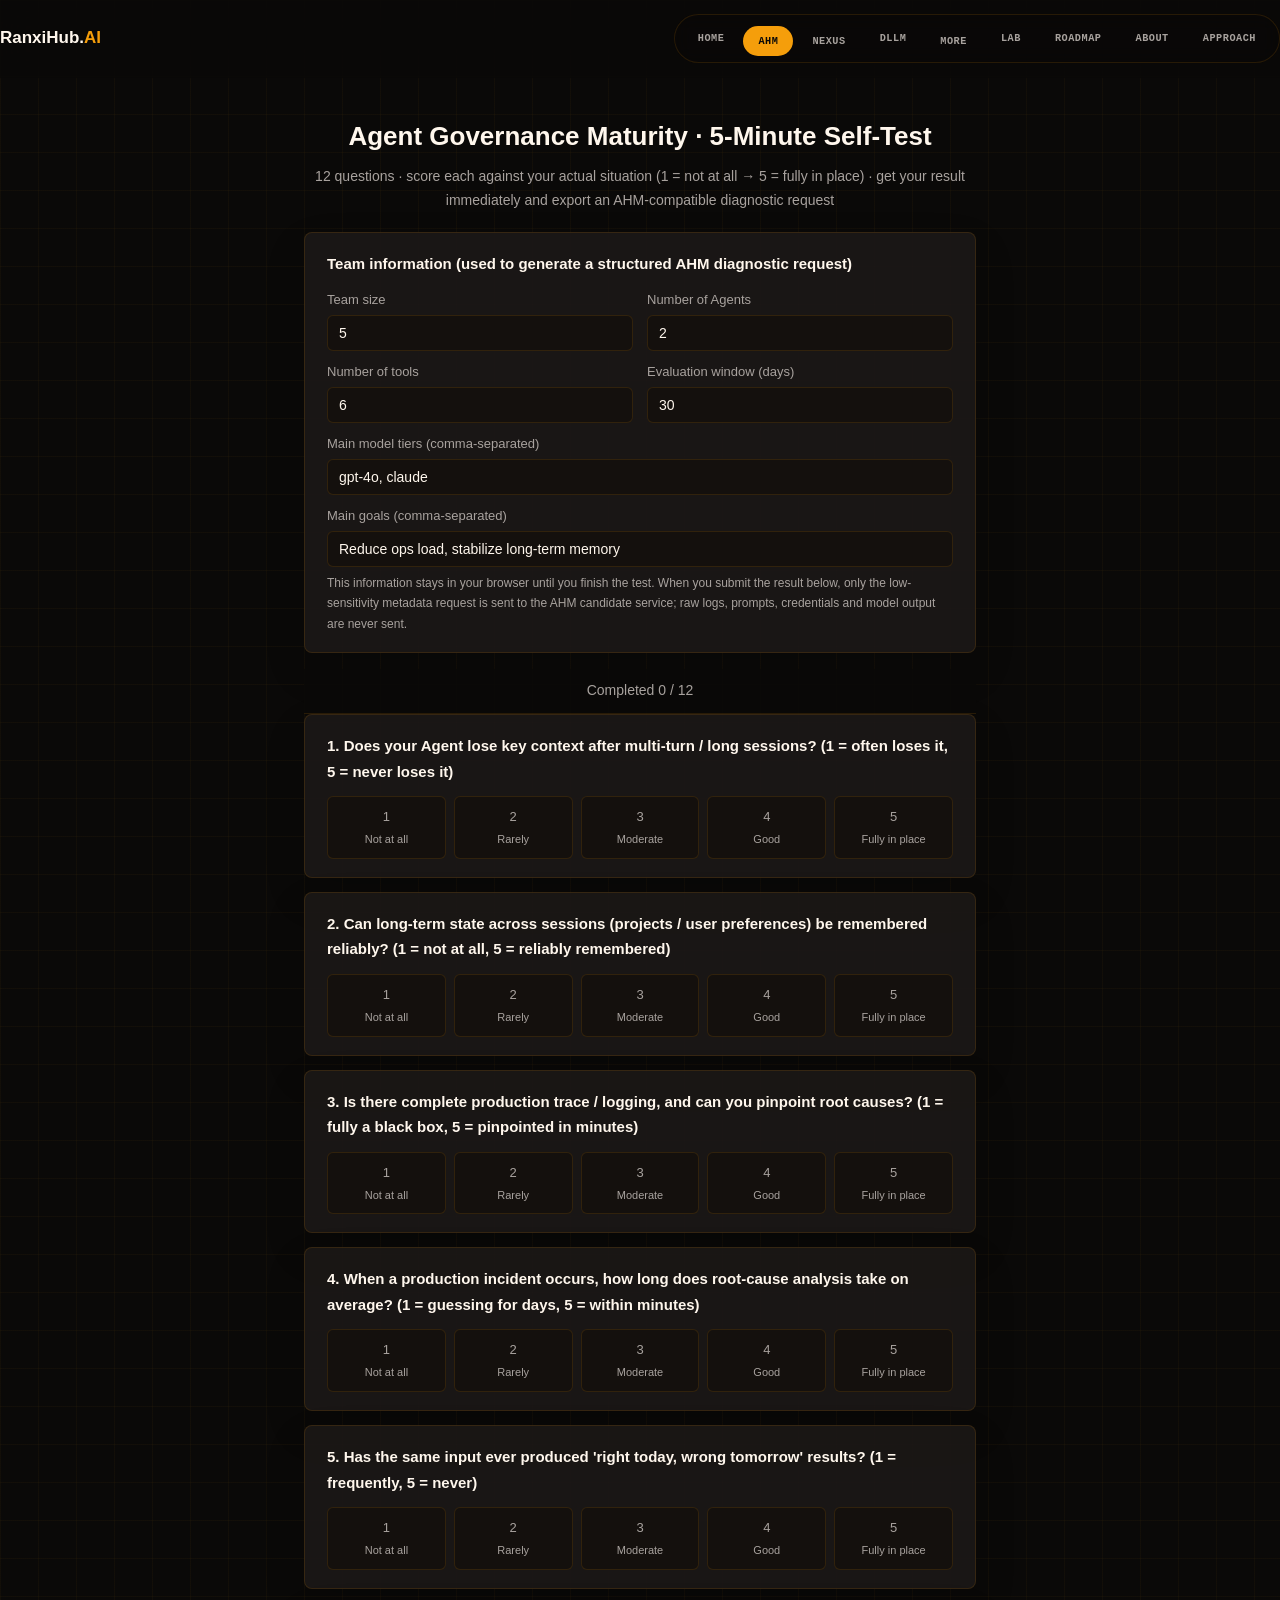
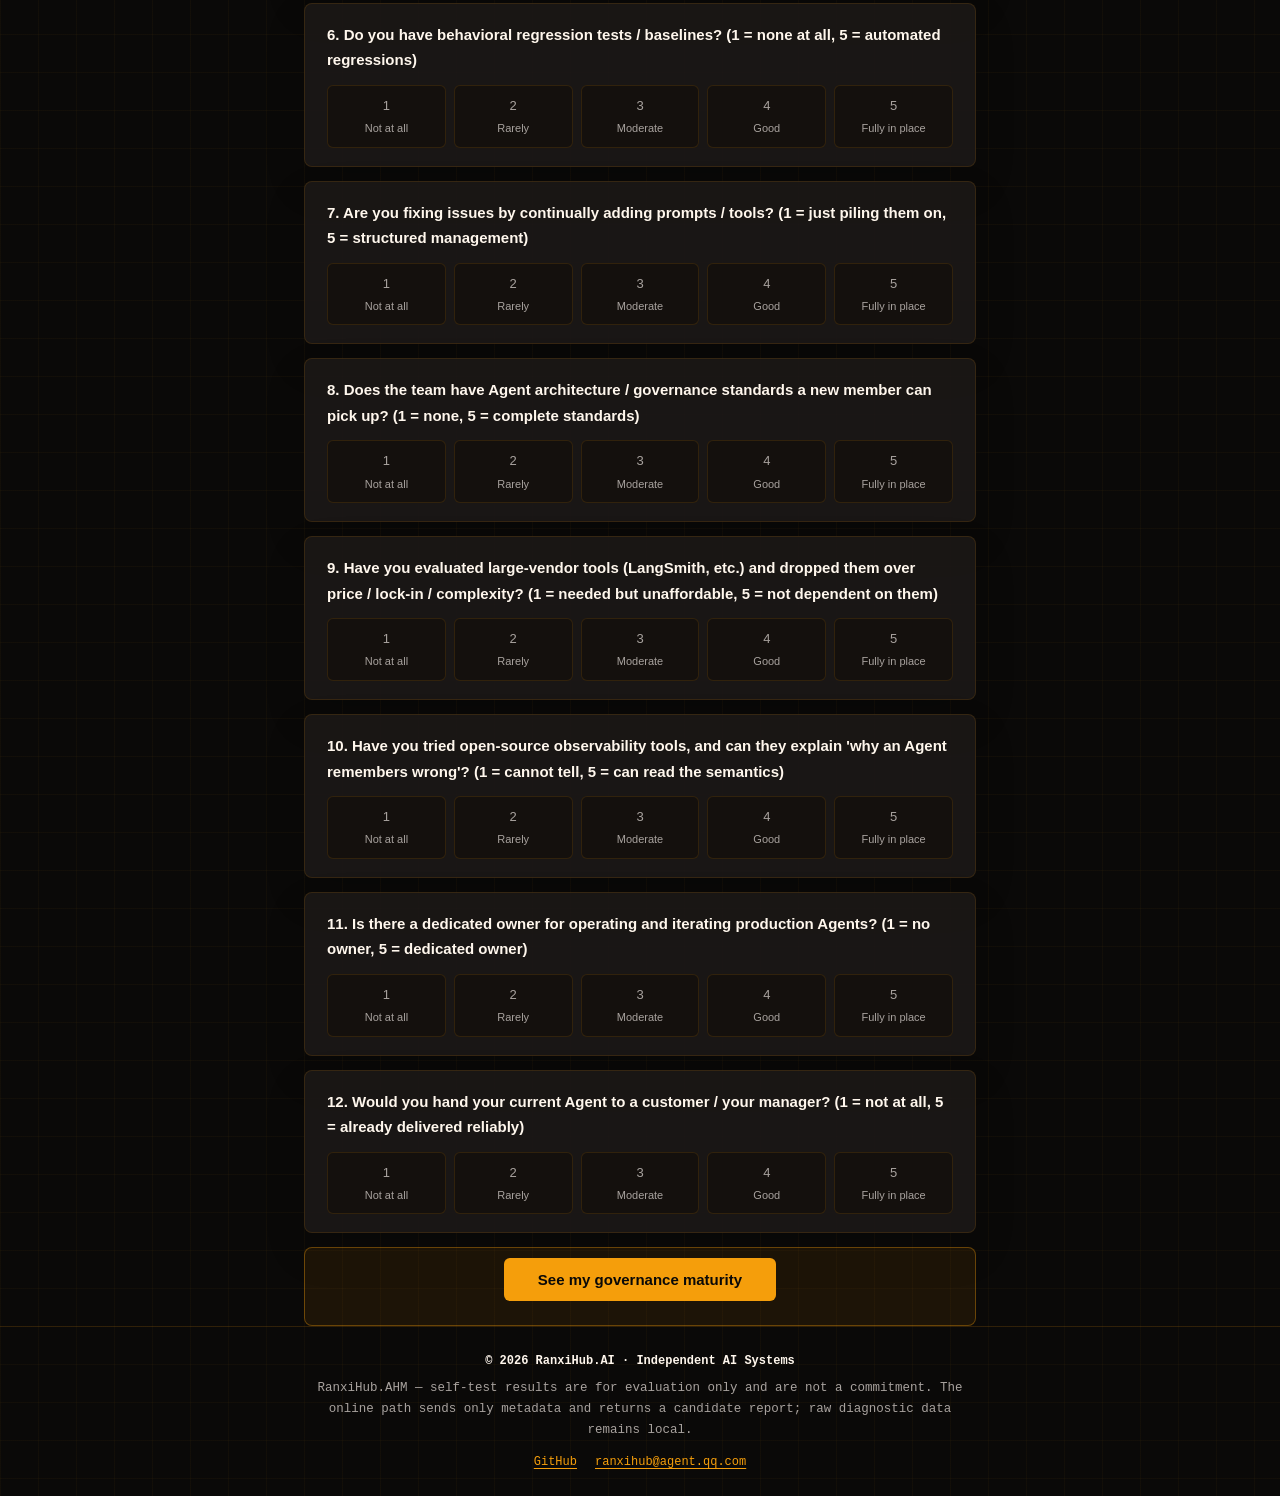
==== commit 458fe5df: "feat: connect English AHM self-test to candidate API" ====
--- a/ahm/self-test.html
+++ b/ahm/self-test.html
@@ -81,7 +81,7 @@
       <div class="full"><label>Main model tiers (comma-separated)</label><input type="text" id="modelTiers" value="gpt-4o, claude"></div>
       <div class="full"><label>Main goals (comma-separated)</label><input type="text" id="goals" value="Reduce ops load, stabilize long-term memory"></div>
     </div>
-    <div class="hint">This information only generates a structured request locally in your browser; nothing is uploaded automatically. Once exported, it can be used for a local AHM deep diagnosis or submitted to RanxiHub.AHM.</div>
+    <div class="hint">This information stays in your browser until you finish the test. When you submit the result below, only the low-sensitivity metadata request is sent to the AHM candidate service; raw logs, prompts, credentials and model output are never sent.</div>
   </div>
 
   <div class="bar" id="bar">Completed 0 / 12</div>
@@ -97,7 +97,7 @@
       <div id="resAdvice"></div>
       <div class="res-cta" id="resCta">
         <b id="ctaTitle">Get the full Agent Governance Checklist + book a 15-minute result review</b>
-        <p style="margin-top:6px;">No online form is connected, and contact details are not sent automatically. Copy the <code>request_id</code> below and email ranxihub@agent.qq.com to reach RanxiHub.AHM; you will receive the full checklist and can book one free result review.</p>
+        <p style="margin-top:6px;">This page can submit the low-sensitivity self-test metadata to RanxiHub.AHM and receive a candidate-only brief report. It is not a real Agent probe or health certification.</p>
         <p style="font-size:12px;color:var(--mut);margin-top:8px;">You can also <a href="deep-diagnosis.html" style="color:var(--brand);">book a deep diagnosis (pricing not yet set; to be updated)</a>.</p>
       </div>
       <div class="export" id="exportBox">
@@ -105,6 +105,11 @@
         <p class="hint">Downloadable as JSON for a local AHM deep diagnosis, and usable as a self_reported sample for a later evaluation. This is the <b>input</b> contract sent to AHM, distinct from the Report JSON that AHM outputs (report_schema_version); the request contains no logs, prompts, keys, or other sensitive content.</p>
         <button class="btn ghost" onclick="downloadRequest()">Download diagnostic request JSON</button>
         <pre id="exportPre"></pre>
+      </div>
+      <div class="export" id="onlineBox" style="background:rgba(59,130,246,.08);border-color:rgba(59,130,246,.3);">
+        <b>AHM online candidate result</b>
+        <p class="hint" id="onlineStatus">Submitting the metadata-only request...</p>
+        <pre id="onlinePre"></pre>
       </div>
     </div>
     <div class="next-steps" style="background:var(--card);border:1px solid var(--line);border-radius:12px;padding:16px 20px;margin-top:16px;font-size:14px;">
@@ -120,7 +125,7 @@
 <footer>
   <div class="wrap">
     <div style="font-weight:700;color:var(--ink);">© 2026 RanxiHub.AI · Independent AI Systems</div>
-    <div style="font-size:12.5px;color:var(--mut);margin-top:6px;">RanxiHub.AHM — self-test results are for evaluation only and are not a commitment. This page is a pre-launch preview: no online form is connected and nothing on this page is sent or stored.</div>
+    <div style="font-size:12.5px;color:var(--mut);margin-top:6px;">RanxiHub.AHM — self-test results are for evaluation only and are not a commitment. The online path sends only metadata and returns a candidate report; raw diagnostic data remains local.</div>
     <div class="footer-legal" style="margin-top:10px;">
       <a href="https://github.com/kialajin-l" target="_blank" rel="noopener">GitHub</a>
       <a href="mailto:ranxihub@agent.qq.com">ranxihub@agent.qq.com</a>
@@ -152,6 +157,7 @@
 };
 var answers = new Array(QUESTIONS.length).fill(0);
 var lastRequest = null;
+var AHM_CHECKUP_URL = "https://ahm-web-adapter-341054-13-1308513995.sh.run.tcloudbase.com/v1/checkup";
 
 function build(){
   var q = document.getElementById("quiz");
@@ -219,11 +225,12 @@
     goals: goals.length ? goals : ["unspecified"]
   };
 }
-function submit(){
+async function submit(){
   if (answers.indexOf(0) >= 0) return;
   var total = 0;
   for (var i = 0; i < answers.length; i++) total += answers[i];
   showResult(total);
+  await submitToAhm();
 }
 function showResult(total){
   var box = document.getElementById("resBox");
@@ -261,6 +268,30 @@
   document.getElementById("result").style.display = "block";
   document.getElementById("result").scrollIntoView({behavior:"smooth"});
 }
+async function submitToAhm(){
+  var box = document.getElementById("onlineBox");
+  var status = document.getElementById("onlineStatus");
+  var output = document.getElementById("onlinePre");
+  box.style.display = "block";
+  status.textContent = "Submitting the metadata-only request...";
+  output.textContent = "";
+  try {
+    var response = await fetch(AHM_CHECKUP_URL, {
+      method: "POST",
+      mode: "cors",
+      credentials: "omit",
+      headers: {"Content-Type": "application/json"},
+      body: JSON.stringify(lastRequest)
+    });
+    var body = await response.json();
+    if (!response.ok) throw new Error(body.error || "HTTP " + response.status);
+    status.textContent = "Connected. The service returned a candidate-only result; this is not a real Agent probe diagnosis.";
+    output.textContent = JSON.stringify(body, null, 2);
+  } catch (error) {
+    status.textContent = "Online submission was unavailable (" + error.message + "). The local JSON download remains available below.";
+    output.textContent = "No remote report was accepted.";
+  }
+}
 function downloadRequest(){
   if (!lastRequest) return;
   var blob = new Blob([JSON.stringify(lastRequest, null, 2)], {type:"application/json"});
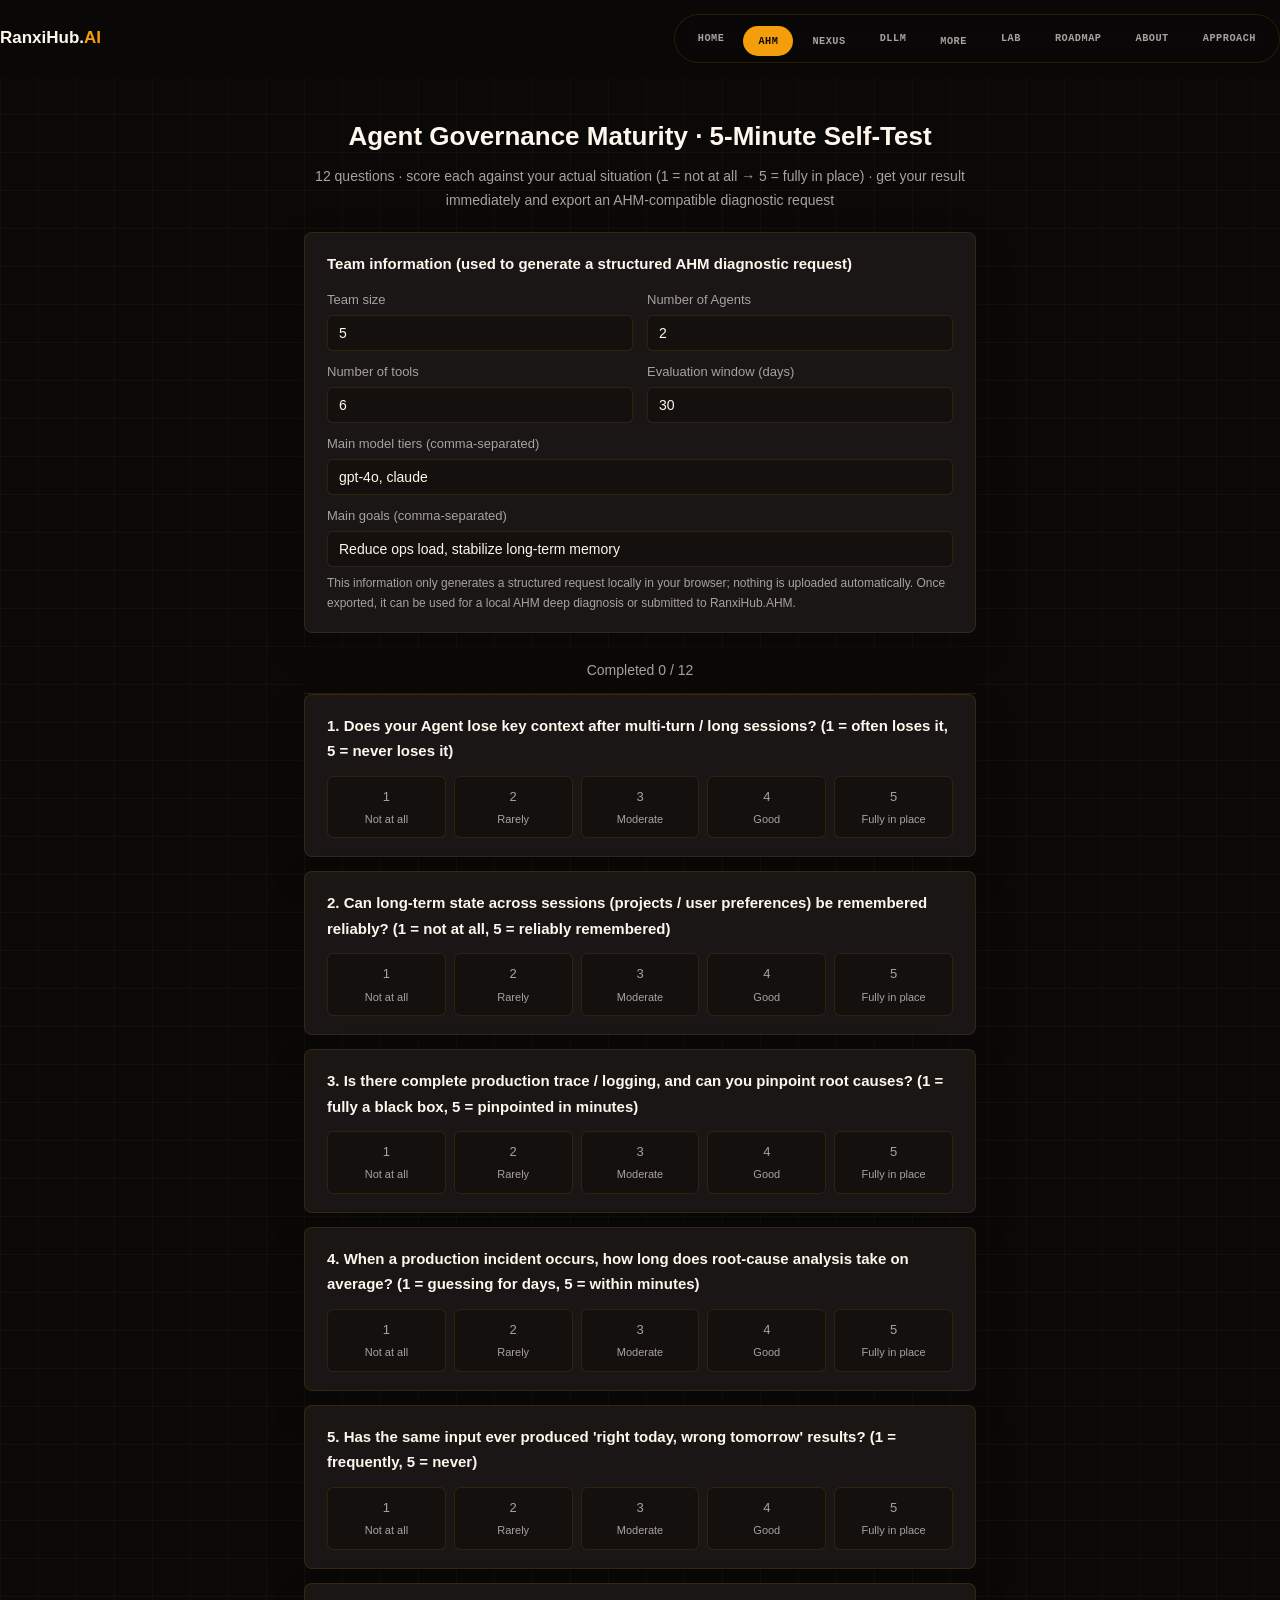
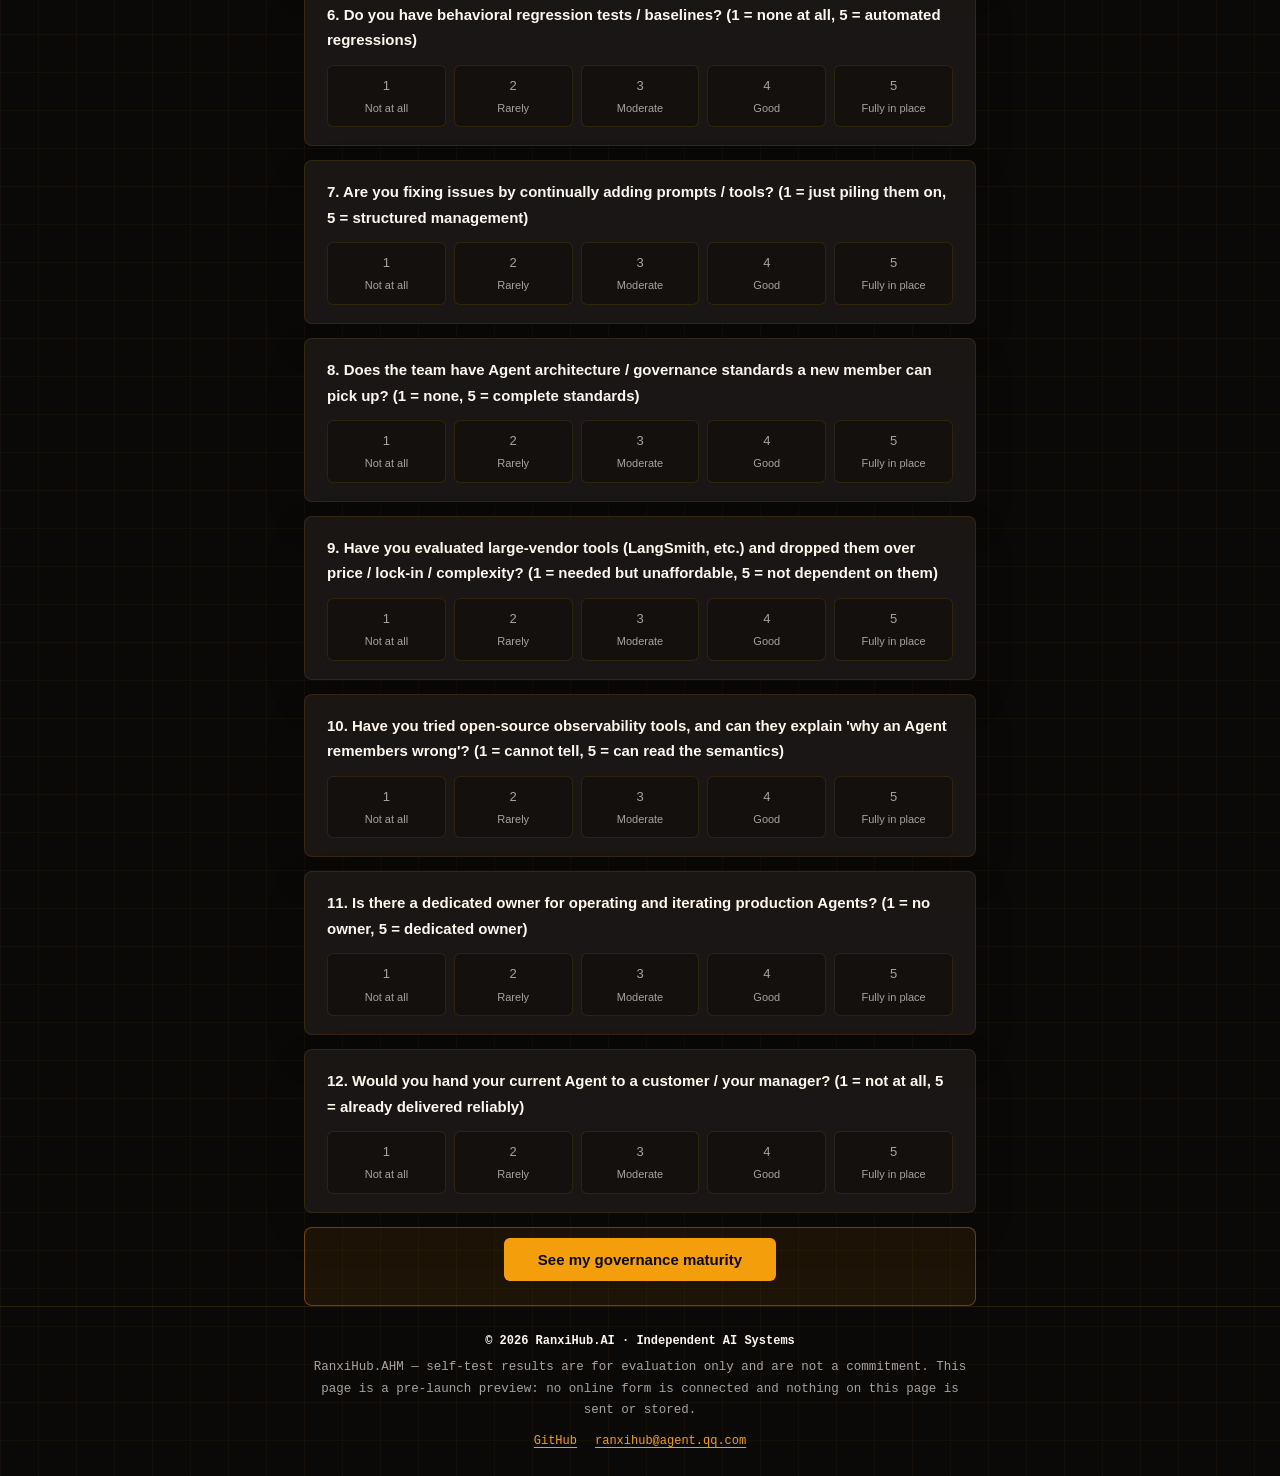
==== commit 9966e5e8: "Restore English AHM self-test to local-only version" ====
--- a/ahm/self-test.html
+++ b/ahm/self-test.html
@@ -81,7 +81,7 @@
       <div class="full"><label>Main model tiers (comma-separated)</label><input type="text" id="modelTiers" value="gpt-4o, claude"></div>
       <div class="full"><label>Main goals (comma-separated)</label><input type="text" id="goals" value="Reduce ops load, stabilize long-term memory"></div>
     </div>
-    <div class="hint">This information stays in your browser until you finish the test. When you submit the result below, only the low-sensitivity metadata request is sent to the AHM candidate service; raw logs, prompts, credentials and model output are never sent.</div>
+    <div class="hint">This information only generates a structured request locally in your browser; nothing is uploaded automatically. Once exported, it can be used for a local AHM deep diagnosis or submitted to RanxiHub.AHM.</div>
   </div>
 
   <div class="bar" id="bar">Completed 0 / 12</div>
@@ -97,7 +97,7 @@
       <div id="resAdvice"></div>
       <div class="res-cta" id="resCta">
         <b id="ctaTitle">Get the full Agent Governance Checklist + book a 15-minute result review</b>
-        <p style="margin-top:6px;">This page can submit the low-sensitivity self-test metadata to RanxiHub.AHM and receive a candidate-only brief report. It is not a real Agent probe or health certification.</p>
+        <p style="margin-top:6px;">No online form is connected, and contact details are not sent automatically. Copy the <code>request_id</code> below and email ranxihub@agent.qq.com to reach RanxiHub.AHM; you will receive the full checklist and can book one free result review.</p>
         <p style="font-size:12px;color:var(--mut);margin-top:8px;">You can also <a href="deep-diagnosis.html" style="color:var(--brand);">book a deep diagnosis (pricing not yet set; to be updated)</a>.</p>
       </div>
       <div class="export" id="exportBox">
@@ -106,11 +106,6 @@
         <button class="btn ghost" onclick="downloadRequest()">Download diagnostic request JSON</button>
         <pre id="exportPre"></pre>
       </div>
-      <div class="export" id="onlineBox" style="background:rgba(59,130,246,.08);border-color:rgba(59,130,246,.3);">
-        <b>AHM online candidate result</b>
-        <p class="hint" id="onlineStatus">Submitting the metadata-only request...</p>
-        <pre id="onlinePre"></pre>
-      </div>
     </div>
     <div class="next-steps" style="background:var(--card);border:1px solid var(--line);border-radius:12px;padding:16px 20px;margin-top:16px;font-size:14px;">
       <b>Next steps:</b>
@@ -125,7 +120,7 @@
 <footer>
   <div class="wrap">
     <div style="font-weight:700;color:var(--ink);">© 2026 RanxiHub.AI · Independent AI Systems</div>
-    <div style="font-size:12.5px;color:var(--mut);margin-top:6px;">RanxiHub.AHM — self-test results are for evaluation only and are not a commitment. The online path sends only metadata and returns a candidate report; raw diagnostic data remains local.</div>
+    <div style="font-size:12.5px;color:var(--mut);margin-top:6px;">RanxiHub.AHM — self-test results are for evaluation only and are not a commitment. This page is a pre-launch preview: no online form is connected and nothing on this page is sent or stored.</div>
     <div class="footer-legal" style="margin-top:10px;">
       <a href="https://github.com/kialajin-l" target="_blank" rel="noopener">GitHub</a>
       <a href="mailto:ranxihub@agent.qq.com">ranxihub@agent.qq.com</a>
@@ -157,7 +152,6 @@
 };
 var answers = new Array(QUESTIONS.length).fill(0);
 var lastRequest = null;
-var AHM_CHECKUP_URL = "https://ahm-web-adapter-341054-13-1308513995.sh.run.tcloudbase.com/v1/checkup";
 
 function build(){
   var q = document.getElementById("quiz");
@@ -225,12 +219,11 @@
     goals: goals.length ? goals : ["unspecified"]
   };
 }
-async function submit(){
+function submit(){
   if (answers.indexOf(0) >= 0) return;
   var total = 0;
   for (var i = 0; i < answers.length; i++) total += answers[i];
   showResult(total);
-  await submitToAhm();
 }
 function showResult(total){
   var box = document.getElementById("resBox");
@@ -268,30 +261,6 @@
   document.getElementById("result").style.display = "block";
   document.getElementById("result").scrollIntoView({behavior:"smooth"});
 }
-async function submitToAhm(){
-  var box = document.getElementById("onlineBox");
-  var status = document.getElementById("onlineStatus");
-  var output = document.getElementById("onlinePre");
-  box.style.display = "block";
-  status.textContent = "Submitting the metadata-only request...";
-  output.textContent = "";
-  try {
-    var response = await fetch(AHM_CHECKUP_URL, {
-      method: "POST",
-      mode: "cors",
-      credentials: "omit",
-      headers: {"Content-Type": "application/json"},
-      body: JSON.stringify(lastRequest)
-    });
-    var body = await response.json();
-    if (!response.ok) throw new Error(body.error || "HTTP " + response.status);
-    status.textContent = "Connected. The service returned a candidate-only result; this is not a real Agent probe diagnosis.";
-    output.textContent = JSON.stringify(body, null, 2);
-  } catch (error) {
-    status.textContent = "Online submission was unavailable (" + error.message + "). The local JSON download remains available below.";
-    output.textContent = "No remote report was accepted.";
-  }
-}
 function downloadRequest(){
   if (!lastRequest) return;
   var blob = new Blob([JSON.stringify(lastRequest, null, 2)], {type:"application/json"});
